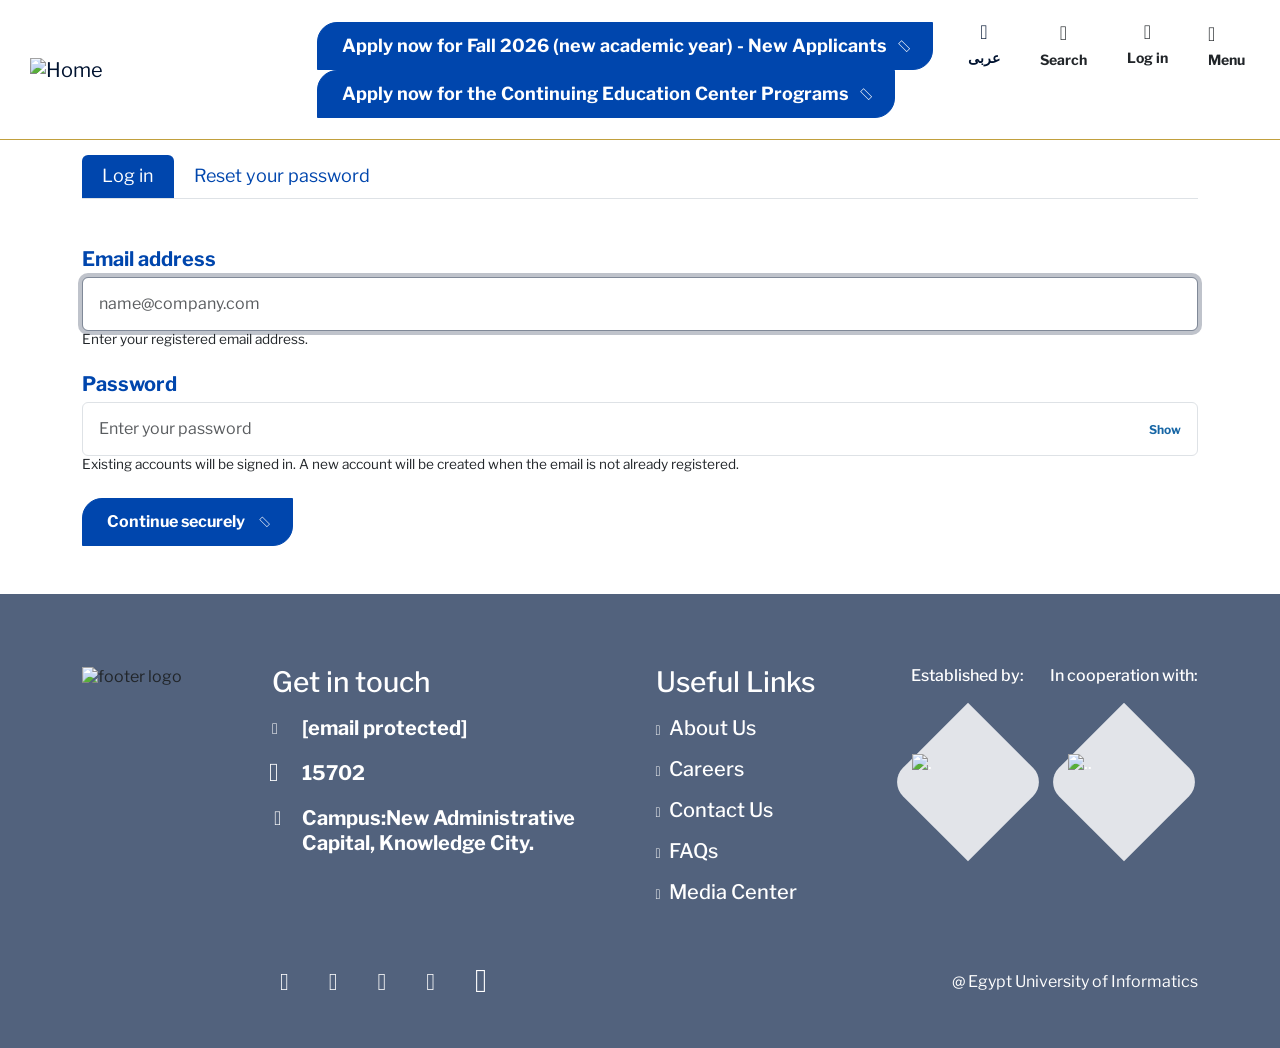
==== eui-portal/login.html @ a07fb569 "Change password input type to string" ====
<!DOCTYPE html>
<html lang="en" dir="ltr" prefix="og: https://ogp.me/ns#" class="h-100">
  
<!-- Mirrored from eui.edu.eg/user/login by HTTrack Website Copier/3.x [XR&CO'2014], Tue, 14 Jul 2026 13:54:01 GMT -->
<!-- Added by HTTrack --><meta http-equiv="content-type" content="text/html;charset=UTF-8" /><!-- /Added by HTTrack -->
<head>
    <meta charset="utf-8" />
<link rel="canonical" href="login.html" />
<meta name="MobileOptimized" content="width" />
<meta name="HandheldFriendly" content="true" />
<meta name="viewport" content="width=device-width, initial-scale=1.0" />
<style>div#sliding-popup, div#sliding-popup .eu-cookie-withdraw-banner, .eu-cookie-withdraw-tab {background: #0779bf} div#sliding-popup.eu-cookie-withdraw-wrapper { background: transparent; } #sliding-popup h1, #sliding-popup h2, #sliding-popup h3, #sliding-popup p, #sliding-popup label, #sliding-popup div, .eu-cookie-compliance-more-button, .eu-cookie-compliance-secondary-button, .eu-cookie-withdraw-tab { color: #ffffff;} .eu-cookie-withdraw-tab { border-color: #ffffff;}</style>
<link rel="icon" href="https://eui.edu.eg/themes/custom/eui/favicon.ico" type="image/vnd.microsoft.icon" />
<script>window.a2a_config=window.a2a_config||{};a2a_config.callbacks=[];a2a_config.overlays=[];a2a_config.templates={};</script>

    <title>Log in | EUI</title>
    <link rel="stylesheet" media="all" href="mycss.css" />
<link rel="stylesheet" media="all" href="mycss1.css" />
<link rel="stylesheet" media="all" href="http://fonts.googleapis.com/css2?family=Libre+Franklin:wght@300;400;500;600;700&amp;display=swap" />
<link rel="stylesheet" media="all" href="mycss2.css" />

    <script type="application/json" data-drupal-selector="drupal-settings-json">{"path":{"baseUrl":"\/","scriptPath":null,"pathPrefix":"","currentPath":"user\/login","currentPathIsAdmin":false,"isFront":false,"currentLanguage":"en"},"pluralDelimiter":"\u0003","suppressDeprecationErrors":true,"gtm":{"tagId":null,"settings":{"data_layer":"dataLayer","include_classes":false,"allowlist_classes":"","blocklist_classes":"","include_environment":false,"environment_id":"","environment_token":""},"tagIds":["GTM-NR959337"]},"gtag":{"tagId":"G-DHN6NTVS2J","consentMode":true,"otherIds":[],"events":[],"additionalConfigInfo":[]},"ajaxPageState":{"libraries":"addtoany\/addtoany.front,bootstrap5\/base,bootstrap5\/bootstrap5-js-latest,bootstrap5\/drupal.nav-tabs,bootstrap5\/global-styling,bootstrap5\/messages,core\/normalize,eu_cookie_compliance\/eu_cookie_compliance_default,eui\/framework,eui\/global-styling,google_tag\/gtag,google_tag\/gtag.ajax,google_tag\/gtm,paragraphs\/drupal.paragraphs.unpublished,system\/base","theme":"eui","theme_token":null},"ajaxTrustedUrl":{"form_action_p_pvdeGsVG5zNF_XLGPTvYSKCf43t8qZYSwcfZl2uzM":true,"\/search\/node":true},"eu_cookie_compliance":{"cookie_policy_version":"1.0.0","popup_enabled":true,"popup_agreed_enabled":false,"popup_hide_agreed":false,"popup_clicking_confirmation":false,"popup_scrolling_confirmation":false,"popup_html_info":"\u003Cdiv aria-labelledby=\u0022popup-text\u0022  class=\u0022eu-cookie-compliance-banner eu-cookie-compliance-banner-info eu-cookie-compliance-banner--opt-in\u0022\u003E\n  \u003Cdiv class=\u0022popup-content info eu-cookie-compliance-content\u0022\u003E\n        \u003Cdiv id=\u0022popup-text\u0022 class=\u0022eu-cookie-compliance-message\u0022 role=\u0022document\u0022\u003E\n      \u003Ch2\u003EWe use cookies on this site to enhance your user experience\u003C\/h2\u003E\u003Cp\u003EBy clicking the Accept button, you agree to us doing so.\u003C\/p\u003E\n              \u003Cbutton type=\u0022button\u0022 class=\u0022find-more-button eu-cookie-compliance-more-button\u0022\u003EMore info\u003C\/button\u003E\n          \u003C\/div\u003E\n\n    \n    \u003Cdiv id=\u0022popup-buttons\u0022 class=\u0022eu-cookie-compliance-buttons\u0022\u003E\n            \u003Cbutton type=\u0022button\u0022 class=\u0022agree-button eu-cookie-compliance-secondary-button button button--small\u0022\u003EAccept\u003C\/button\u003E\n              \u003Cbutton type=\u0022button\u0022 class=\u0022decline-button eu-cookie-compliance-default-button button button--small button--primary\u0022\u003ENo, thanks\u003C\/button\u003E\n          \u003C\/div\u003E\n  \u003C\/div\u003E\n\u003C\/div\u003E","use_mobile_message":false,"mobile_popup_html_info":"\u003Cdiv aria-labelledby=\u0022popup-text\u0022  class=\u0022eu-cookie-compliance-banner eu-cookie-compliance-banner-info eu-cookie-compliance-banner--opt-in\u0022\u003E\n  \u003Cdiv class=\u0022popup-content info eu-cookie-compliance-content\u0022\u003E\n        \u003Cdiv id=\u0022popup-text\u0022 class=\u0022eu-cookie-compliance-message\u0022 role=\u0022document\u0022\u003E\n      \n              \u003Cbutton type=\u0022button\u0022 class=\u0022find-more-button eu-cookie-compliance-more-button\u0022\u003EMore info\u003C\/button\u003E\n          \u003C\/div\u003E\n\n    \n    \u003Cdiv id=\u0022popup-buttons\u0022 class=\u0022eu-cookie-compliance-buttons\u0022\u003E\n            \u003Cbutton type=\u0022button\u0022 class=\u0022agree-button eu-cookie-compliance-secondary-button button button--small\u0022\u003EAccept\u003C\/button\u003E\n              \u003Cbutton type=\u0022button\u0022 class=\u0022decline-button eu-cookie-compliance-default-button button button--small button--primary\u0022\u003ENo, thanks\u003C\/button\u003E\n          \u003C\/div\u003E\n  \u003C\/div\u003E\n\u003C\/div\u003E","mobile_breakpoint":768,"popup_html_agreed":false,"popup_use_bare_css":false,"popup_height":"auto","popup_width":"100%","popup_delay":1000,"popup_link":"\/privacy","popup_link_new_window":true,"popup_position":false,"fixed_top_position":true,"popup_language":"en","store_consent":false,"better_support_for_screen_readers":false,"cookie_name":"","reload_page":false,"domain":"","domain_all_sites":false,"popup_eu_only":false,"popup_eu_only_js":false,"cookie_lifetime":100,"cookie_session":0,"set_cookie_session_zero_on_disagree":0,"disagree_do_not_show_popup":false,"method":"opt_in","automatic_cookies_removal":true,"allowed_cookies":"","withdraw_markup":"\u003Cbutton type=\u0022button\u0022 class=\u0022eu-cookie-withdraw-tab\u0022\u003EPrivacy settings\u003C\/button\u003E\n\u003Cdiv aria-labelledby=\u0022popup-text\u0022 class=\u0022eu-cookie-withdraw-banner\u0022\u003E\n  \u003Cdiv class=\u0022popup-content info eu-cookie-compliance-content\u0022\u003E\n    \u003Cdiv id=\u0022popup-text\u0022 class=\u0022eu-cookie-compliance-message\u0022 role=\u0022document\u0022\u003E\n      \u003Ch2\u003EWe use cookies on this site to enhance your user experience\u003C\/h2\u003E\u003Cp\u003EYou have given your consent for us to set cookies.\u003C\/p\u003E\n    \u003C\/div\u003E\n    \u003Cdiv id=\u0022popup-buttons\u0022 class=\u0022eu-cookie-compliance-buttons\u0022\u003E\n      \u003Cbutton type=\u0022button\u0022 class=\u0022eu-cookie-withdraw-button  button button--small button--primary\u0022\u003EWithdraw consent\u003C\/button\u003E\n    \u003C\/div\u003E\n  \u003C\/div\u003E\n\u003C\/div\u003E","withdraw_enabled":false,"reload_options":0,"reload_routes_list":"","withdraw_button_on_info_popup":false,"cookie_categories":[],"cookie_categories_details":[],"enable_save_preferences_button":true,"cookie_value_disagreed":"0","cookie_value_agreed_show_thank_you":"1","cookie_value_agreed":"2","containing_element":"body","settings_tab_enabled":false,"olivero_primary_button_classes":" button button--small button--primary","olivero_secondary_button_classes":" button button--small","close_button_action":"close_banner","open_by_default":true,"modules_allow_popup":true,"hide_the_banner":false,"geoip_match":true},"user":{"uid":0,"permissionsHash":"fe51a85749e377b7ae5d0692023d6acc9bf880b14d10c76c0f78a02d1a91daff"}}</script>
<script src="../sites/default/files/js/js_Z-hB7oF48PebdFgqtp1oasPVeLnPc7n-QbAOYNAzTik.js"></script>
<script src="../modules/contrib/google_tag/js/gtmf4db.js?tgu7hm"></script>
<script src="../modules/contrib/google_tag/js/gtagf4db.js?tgu7hm"></script>

  </head>
  <body class="path-user    bg- d-flex flex-column h-100">
        <div class="visually-hidden-focusable skip-link p-3 container">
      <a href="#main-content" class="p-2">
        Skip to main content
      </a>
    </div>
    <noscript><iframe src="https://www.googletagmanager.com/ns.html?id=GTM-NR959337"
                  height="0" width="0" style="display:none;visibility:hidden"></iframe></noscript>

      <div class="dialog-off-canvas-main-canvas d-flex flex-column h-100" data-off-canvas-main-canvas>
    

<header class="main-header">
			<nav class="navbar navbar-expand-xl main-header-navbar navbar- text-dark bg- d-flex justify-content-between align-items-center">

							<div class="header-left-wrapper">
					  <div class="region region-header-left">
    <div id="block-eui-site-branding" class="block block-system block-system-branding-block">
	<div class="navbar-brand d-flex align-items-center">

    <a href="https://eui.edu.eg/" title="Home" rel="home" class="site-logo d-block">
    <img src="https://eui.edu.eg/themes/custom/eui/logo.svg" alt="Home" />
  </a>
  
  <div>
    
      </div>
</div>
</div>

  </div>

				</div>
			
							<div class="header-right-wrapper d-flex ">
					  <div class="region region-header-right">
    <nav role="navigation" aria-labelledby="block-applynowmenu-menu" id="block-applynowmenu" class="block block-menu navigation menu--apply-now-menu">
            
  <h5 class="visually-hidden" id="block-applynowmenu-menu">Apply Now Menu</h5>
  

        
							<ul data-block="header_right" class="navnavbar-nav apply-menu-link">


																	<li class="nav-item">
						<a href="https://forms.office.com/pages/responsepage.aspx?id=USfJCxoHLE6ki2MyBv7zdGvLL62idY9KrAlU-APUqmJUQ04wM1FZOThPSEkwN1o5NTVBUENBQ1ZQSC4u" class="btn btn-sm btn-secondary">Apply now for Fall 2026 (new academic year) - New Applicants</a>
											</li>
														<li class="nav-item">
						<a href="https://forms.office.com/r/Uz9jZyC9gz" class="btn btn-sm btn-secondary">Apply now for the Continuing Education Center Programs</a>
											</li>
							</ul>
			


  </nav>
<div class="language-switcher-language-url block block-language block-language-blocklanguage-interface" id="block-languageswitcher" role="navigation">
	
		
	<div class=" language-icon-wrapper">
					<ul data-block="header_right"><li hreflang="en" data-drupal-link-system-path="user/login" class="is-active"><a href="login.html" class="language-link is-active" hreflang="en" data-drupal-link-system-path="user/login">English</a></li><li hreflang="ar" data-drupal-link-system-path="user/login"><a href="https://eui.edu.eg/ar/user/login" class="language-link" hreflang="ar" data-drupal-link-system-path="user/login">عربى</a></li></ul>
			</div>

</div>
<nav role="navigation" aria-labelledby="block-useraccountmenu-menu" id="block-useraccountmenu" class="block block-menu navigation menu--account">
            
  <h5 class="visually-hidden" id="block-useraccountmenu-menu">User account menu</h5>
  

        
							<ul data-block="header_right" class="navnavbar-nav user-account">
																	<li class="nav-item user-account-item">
																		<a href="login.html" class="nav-link is-active" data-drupal-link-system-path="user/login">Log in</a>
											</li>
							</ul>
			


  </nav>
<div class="search-block-form block block-search" data-drupal-selector="search-block-form" id="block-searchform" role="search">
	
		
	<div class="search-icon-wrapper">
		<button id="search-label" class="btn search-btn" type="button">
			<span class="icon-search"></span>
			<span class="search-text ">Search</span>
		</button>
	</div>
	<div class="search-overlay">
		<button id="search-label" class="btn close-search-btn" type="button">
			<span class="icon-close"></span>
		</button>
					<form data-block="header_right" action="https://eui.edu.eg/search/node" method="get" id="search-block-form" accept-charset="UTF-8">
  <div class="js-form-item form-item js-form-type-search form-type-search js-form-item-keys form-item-keys form-no-label">
      <label for="edit-keys" class="visually-hidden">Search</label>
        
  <input title="Enter the terms you wish to search for." placeholder="Enter search keywords..." data-drupal-selector="edit-keys" type="search" id="edit-keys" name="keys" value="" size="15" maxlength="128" class="form-search form-control" />


        </div>
<div data-drupal-selector="edit-actions" class="form-actions js-form-wrapper form-wrapper" id="edit-actions">
    <button data-drupal-selector="edit-submit" type="submit" id="edit-submit" value="Search" class="button js-form-submit form-submit btn btn-secondary" >Search</button>

</div>

</form>

			</div>

</div>

  </div>

					<div class="burger-menu">
						<span class="burger-icon">
							<i class="icon-menu"></i>
						</span>
						<span class="menu-label ">Menu</span>
					</div>

				</div>

			
		</nav>
	

</header>
<div class="menu-overlay">
	<div class="menu-overlay-bg">
		<img src="main-image-bg.jpg"/>


	</div>

	<div class="main-menu-header d-flex justify-content-between align-items-center">
		<img src="https://eui.edu.eg/themes/custom/eui/assets/images/white-logo.svg" class="main-menu-logo"/>


		<span class="icon-close"></span>

	</div>


	<div class="menu-overlay-content">

					  <div class="region region-header-main-menu">
    <nav role="navigation" aria-labelledby="block-mainnavigation-menu" id="block-mainnavigation" class="block block-menu navigation menu--main">
            
  <h5 class="visually-hidden" id="block-mainnavigation-menu">Main navigation</h5>
  

        
<div class="main-menu-wrapper">
								<ul data-block="header_main_menu" class="menu main-menu">
																				<li class="nav-item menu-item menu-item--expanded">
							<a href="https://eui.edu.eg/" data-drupal-link-system-path="&lt;front&gt;">About EUI</a>
																							<ul class="menu inner-menu inner-menu-first-level">
																					<li class="nav-item menu-item">
							<a href="https://eui.edu.eg/who-we-are" data-drupal-link-system-path="node/141">Who We Are</a>
													</li>
																	<li class="nav-item menu-item">
							<a href="https://eui.edu.eg/board-trustees" data-drupal-link-system-path="node/198">Board of Trustees</a>
													</li>
																	<li class="nav-item menu-item">
							<a href="https://eui.edu.eg/top-management" data-drupal-link-system-path="node/589">Top Management</a>
													</li>
																	<li class="nav-item menu-item">
							<a href="https://eui.edu.eg/eui-founders" data-drupal-link-system-path="node/21">EUI Founders</a>
													</li>
																	<li class="nav-item menu-item">
							<a href="https://eui.edu.eg/times-higher-education-rankings" data-drupal-link-system-path="node/610">Times Higher Education Rankings</a>
													</li>
																	<li class="nav-item menu-item menu-item--expanded">
							<span>International Relations </span>
																								<ul class="menu last-level-menu">
																						<li class="nav-item menu-item">
							<a href="https://eui.edu.eg/eui-agreements" data-drupal-link-system-path="node/83">EUI Agreements</a>
													</li>
																	<li class="nav-item menu-item">
							<a href="https://eui.edu.eg/mous" data-drupal-link-system-path="node/692">MoUs</a>
													</li>
									</ul>
			

													</li>
																	<li class="nav-item menu-item">
							<a href="https://eui.edu.eg/impact-reports" data-drupal-link-system-path="node/788">Impact Reports</a>
													</li>
									</ul>
			

													</li>
																	<li class="nav-item menu-item menu-item--expanded">
							<a href="#">Admission</a>
																							<ul class="menu inner-menu inner-menu-first-level">
																					<li class="nav-item menu-item">
							<a href="https://eui.edu.eg/entry-requirements" data-drupal-link-system-path="node/94">Entry Requirements</a>
													</li>
																	<li class="nav-item menu-item">
							<a href="https://eui.edu.eg/required-documents" data-drupal-link-system-path="node/611">Required Documents</a>
													</li>
																	<li class="nav-item menu-item">
							<a href="https://eui.edu.eg/scholarships" data-drupal-link-system-path="node/95">Scholarships</a>
													</li>
																	<li class="nav-item menu-item">
							<a href="https://eui.edu.eg/financial-aid" data-drupal-link-system-path="node/202">Financial Aid</a>
													</li>
																	<li class="nav-item menu-item">
							<a href="https://eui.edu.eg/academic-calendar" data-drupal-link-system-path="node/166">Academic Calendar</a>
													</li>
																	<li class="nav-item menu-item">
							<a href="https://eui.edu.eg/tuition-fees" data-drupal-link-system-path="node/108">Tuition Fees</a>
													</li>
																	<li class="nav-item menu-item">
							<a href="https://eui.edu.eg/dorms" data-drupal-link-system-path="node/84">Dorms</a>
													</li>
																	<li class="nav-item menu-item">
							<a href="https://eui.edu.eg/transportation" data-drupal-link-system-path="node/587">Transportation</a>
													</li>
																	<li class="nav-item menu-item">
							<a href="https://eui.edu.eg/refundpolicy-EUI-2025" data-drupal-link-system-path="node/466">Refund Policy</a>
													</li>
																	<li class="nav-item menu-item">
							<a href="https://forms.office.com/pages/responsepage.aspx?id=USfJCxoHLE6ki2MyBv7zdGvLL62idY9KrAlU-APUqmJUQ04wM1FZOThPSEkwN1o5NTVBUENBQ1ZQSC4u">Apply now for Fall 2026 (new academic year) </a>
													</li>
									</ul>
			

													</li>
																	<li class="nav-item menu-item menu-item--expanded">
							<a href="#"> Academics</a>
																							<ul class="menu inner-menu inner-menu-first-level">
																					<li class="nav-item menu-item">
							<a href="https://cis.eui.edu.eg/">Faculty of Computing and Information Sciences </a>
													</li>
																	<li class="nav-item menu-item">
							<a href="https://engineering.eui.edu.eg/home">Faculty of Engineering</a>
													</li>
																	<li class="nav-item menu-item">
							<a href="https://bi.eui.edu.eg/">Faculty of Business Informatics </a>
													</li>
																	<li class="nav-item menu-item">
							<a href="https://da.eui.edu.eg/">Faculty of Digital Arts and Design</a>
													</li>
																	<li class="nav-item menu-item menu-item--expanded">
							<span>Study Plan (click sign to enlarge) </span>
																								<ul class="menu last-level-menu">
																						<li class="nav-item menu-item">
							<a href="https://drive.google.com/file/d/1TxAmncOG0OQNNk2BHbdIKlxc72wLPuwq/view?usp=sharing">Computing &amp; Information Sciences </a>
													</li>
																	<li class="nav-item menu-item">
							<a href="https://drive.google.com/file/d/1kvQ3UlFa2ykUgZ5s49TlJQbB2cZuEStP/view?usp=sharing">Engineering </a>
													</li>
																	<li class="nav-item menu-item">
							<a href="https://drive.google.com/file/d/1rLHiG8m4wnUwYLnHOLAA3FapokJvuprq/view?usp=sharing">Business Informatics </a>
													</li>
																	<li class="nav-item menu-item">
							<a href="https://drive.google.com/file/d/199UyO0QxFDlsH32sTtXO1VpnZdXgzBVq/view?usp=sharing">Digital Arts and Design </a>
													</li>
									</ul>
			

													</li>
																	<li class="nav-item menu-item menu-item--expanded">
							<span>Academic Services  (click sign to enlarge) </span>
																								<ul class="menu last-level-menu">
																						<li class="nav-item menu-item">
							<a href="https://eui.edu.eg/EUIlibrary" data-drupal-link-system-path="node/397">Library</a>
													</li>
																	<li class="nav-item menu-item">
							<a href="https://eui.edu.eg/english-department" data-drupal-link-system-path="node/408">English Department</a>
													</li>
									</ul>
			

													</li>
																	<li class="nav-item menu-item">
							<a href="https://drive.google.com/file/d/1Gq2wUFhunt7C8ce38Vl8TxUeRFpK_uZz/view?usp=drive_link">E-Brochure</a>
													</li>
																	<li class="nav-item menu-item">
							<a href="https://drive.google.com/file/d/1x2MSkOjquVP3Lyx48Dq9m8-16CdLHk6H/view?usp=sharing">Faculties E-Flyers </a>
													</li>
																	<li class="nav-item menu-item">
							<a href="https://eui.edu.eg/continuing-education" data-drupal-link-system-path="node/831">Continuing Education</a>
													</li>
									</ul>
			

													</li>
																	<li class="nav-item menu-item menu-item--expanded">
							<a href="https://eui.edu.eg/" data-drupal-link-system-path="&lt;front&gt;">Student Life</a>
																							<ul class="menu inner-menu inner-menu-first-level">
																					<li class="nav-item menu-item">
							<a href="https://eui.edu.eg/campus-life" data-drupal-link-system-path="node/291">Campus Life</a>
													</li>
																	<li class="nav-item menu-item">
							<a href="https://eui.edu.eg/360deg-student-support-framework" data-drupal-link-system-path="node/290">360° Student Support Framework</a>
													</li>
																	<li class="nav-item menu-item">
							<a href="https://eui.edu.eg/wellbeing" data-drupal-link-system-path="node/216">Wellbeing</a>
													</li>
																	<li class="nav-item menu-item">
							<a href="https://eui.edu.eg/food-outlets">Food Outlets</a>
													</li>
									</ul>
			

													</li>
																	<li class="nav-item menu-item menu-item--expanded">
							<a href="#">Events</a>
																							<ul class="menu inner-menu inner-menu-first-level">
																					<li class="nav-item menu-item">
							<a href="https://eui.edu.eg/events" data-drupal-link-system-path="node/14">Upcoming Events</a>
													</li>
																	<li class="nav-item menu-item">
							<a href="https://eui.edu.eg/previous-events" data-drupal-link-system-path="node/200">Previous Events</a>
													</li>
									</ul>
			

													</li>
																	<li class="nav-item menu-item menu-item--expanded">
							<a href="https://eui.edu.eg/" data-drupal-link-system-path="&lt;front&gt;">Media Center</a>
																							<ul class="menu inner-menu inner-menu-first-level">
																					<li class="nav-item menu-item">
							<a href="https://eui.edu.eg/news">News</a>
													</li>
																	<li class="nav-item menu-item">
							<a href="https://eui.edu.eg/newsletters">Newsletters</a>
													</li>
																	<li class="nav-item menu-item">
							<a href="https://eui.edu.eg/media-gallery">Media Gallery</a>
													</li>
																	<li class="nav-item menu-item">
							<a href="https://eui.edu.eg/media-coverage-reports">Media Coverage</a>
													</li>
									</ul>
			

													</li>
																	<li class="nav-item menu-item menu-item--expanded">
							<a href="#">Research</a>
																							<ul class="menu inner-menu inner-menu-first-level">
																					<li class="nav-item menu-item">
							<a href="https://eui.edu.eg/research" data-drupal-link-system-path="node/41">Research</a>
													</li>
																	<li class="nav-item menu-item">
							<a href="https://eui.edu.eg/projects" data-drupal-link-system-path="node/227">Projects</a>
													</li>
									</ul>
			

													</li>
									</ul>
			
</div>

  </nav>

  </div>

		
					<div class="bottom-menus">
				<div class="apply-now-mobile"></div>


				  <div class="region region-header-bottom-menus">
    <nav role="navigation" aria-labelledby="block-socialmenu-menu" id="block-socialmenu" class="block block-menu navigation menu--social-menu">
            
  <h5 class="visually-hidden" id="block-socialmenu-menu">Social Menu</h5>
  

        
              <ul data-block="header_bottom_menus" class="nav navbar-nav">
                    <li class="nav-item">
        <a href="https://www.facebook.com/EgyptUniversityofInformatics" class="facebook-icon nav-link" target="_blank">facebook</a>
              </li>
                <li class="nav-item">
        <a href="https://twitter.com/Egyuniversity" class="twitter-icon nav-link" target="_blank">twitter</a>
              </li>
                <li class="nav-item">
        <a href="https://eg.linkedin.com/school/egyptuniversityofinformatics/" class="linkedin-icon nav-link" target="_blank">Linkedin</a>
              </li>
                <li class="nav-item">
        <a href="https://www.instagram.com/egyptuniversityofinformatics/?hl=en" class="instagram-icon nav-link" target="_blank">Instagram</a>
              </li>
                <li class="nav-item">
        <a href="https://www.youtube.com/channel/UCR5pPaLUPc6khDHF9O5ZnYw" class="youtube-icon nav-link" target="_blank">Youtube</a>
              </li>
        </ul>
  


  </nav>
<nav role="navigation" aria-labelledby="block-contactmenu-menu" id="block-contactmenu" class="block block-menu navigation menu--contact-menu">
            
  <h5 class="visually-hidden" id="block-contactmenu-menu">Secondary Menu</h5>
  

        
							<ul data-block="header_bottom_menus" class="navnavbar-nav bottom-menu-links">


												
					<li class="nav-item">
						<a href="https://eui.edu.eg/join-euis-team" class="nav-link" data-drupal-link-system-path="node/37">Careers</a>
											</li>

									
					<li class="nav-item">
						<a href="https://eui.edu.eg/faqs" class="nav-link" data-drupal-link-system-path="faqs">FAQs</a>
											</li>

									
					<li class="nav-item">
						<a href="https://eui.edu.eg/contact-us" class="nav-link" data-drupal-link-system-path="node/168">Contact Us</a>
											</li>

							</ul>

			


  </nav>

  </div>

			</div>
		

	</div>
</div>


<main role="main" class="content-wrapper">
						<div class="container">
				<div class="highlighted">  <div class="region region-highlighted">
    <div data-drupal-messages-fallback class="hidden"></div>
<div id="block-eui-primary-local-tasks" class="block block-core block-local-tasks-block">
	      <nav class="tabs" role="navigation" aria-label="Tabs">
        <h2 class="visually-hidden">Primary tabs</h2>
  <nav class="tabs-wrapper tabs-primary is-collapsible" aria-labelledby="primary-tabs-title" data-drupal-nav-tabs>
    <ul class="nav nav-tabs flex-column flex-md-row primary clearfix" data-drupal-nav-tabs-target><li class="nav-item active">
  <a href="login.html" class="nav-link active is-active" data-drupal-link-system-path="user/login">Log in<span class="visually-hidden">(active tab)</span></a>
      <a href="#" class="tab-toggle dropdown-toggle" data-drupal-nav-tabs-toggle aria-haspopup="true" aria-expanded="false">
      <span class="visually-hidden">Toggle tabs as a menu</span>
    </a>
  </li>
<li class="nav-item">
  <a href="password.html" class="nav-link" data-drupal-link-system-path="user/password">Reset your password</a>
  </li>
</ul>
  </nav>

    </nav>
  </div>

  </div>
</div>
			</div>
			
		
				<div class="clearfix page-content">
			  <div class="region region-content">
    <div id="block-eui-content" class="block block-system block-system-main-block">
			
				
		<div
    id="message"
    class="auth-message"
    role="alert"
    aria-live="polite"
></div>

<form
    id="login-form"
    class="user-login-form"
    novalidate
>
    <div class="js-form-item form-item">
        <label
            for="email"
            class="js-form-required form-required"
        >
            Email address
        </label>

        <input
            type="email"
            id="email"
            name="email"
            autocomplete="email"
            autocorrect="none"
            autocapitalize="none"
            spellcheck="false"
            autofocus
            placeholder="name@company.com"
            class="form-text required form-control"
            required
            aria-required="true"
        >

        <div class="description">
            Enter your registered email address.
        </div>
    </div>

    <div class="js-form-item form-item">
        <label
            for="password"
            class="js-form-required form-required"
        >
            Password
        </label>

        <div style="position: relative;">
            <input
                type="string"
                id="password"
                name="password"
                autocomplete="current-password"
                minlength="6"
                placeholder="Enter your password"
                class="form-text required form-control"
                required
                aria-required="true"
                style="padding-right: 70px;"
            >

            <button
                type="button"
                id="password-toggle"
                aria-label="Show password"
                style="
                    position: absolute;
                    top: 50%;
                    right: 12px;
                    transform: translateY(-50%);
                    padding: 5px;
                    background: transparent;
                    border: 0;
                    color: #1766a5;
                    font-size: 12px;
                    font-weight: 700;
                    cursor: pointer;
                "
            >
                Show
            </button>
        </div>

        <div class="description">
            Existing accounts will be signed in. A new account will be
            created when the email is not already registered.
        </div>
    </div>

    <div class="form-actions">
        <button
            type="submit"
            id="login-button"
            class="button form-submit btn btn-secondary"
        >
            Continue securely
        </button>
    </div>
</form>

<style>
    .auth-message {
        display: none;
        margin-bottom: 20px;
        padding: 13px 15px;
        border: 1px solid;
        border-radius: 5px;
        font-size: 14px;
        line-height: 1.5;
    }

    .auth-message.error,
    .message.error {
        display: block;
        background-color: #fff1f0;
        border-color: #f2c6c3;
        color: #a52a24;
    }

    .auth-message.success,
    .message.success {
        display: block;
        background-color: #eefbf4;
        border-color: #b7e4c8;
        color: #17663b;
    }

    #login-button:disabled {
        cursor: not-allowed;
        opacity: 0.65;
    }
</style>

<script
    type="module"
    src="../../auth.js"
></script>

</form>

	</div>

  </div>

		</div>
	</main>
	<footer class="position-relative mt-auto main-footer">
		<div class="position-relative container">
			
				<div class="footer-top row justify-content-lg-between">
					<div class="footer-left col-xxl-3 col-xl-2 col-lg-12">
						  <div class="region region-footer-left">
    <div id="block-brandfooterblock-2" class="block block-fixed-block-content block-fixed-block-contentbrand-footer-block">
			
				
		
            <div class="field field--name-field-logo field--type-entity-reference field--label-hidden field__item"><article class="media media--type-icon media--view-mode-default">
  
      
  <div class="field field--name-field-media-image-1 field--type-image field--label-visually_hidden">
    <div class="field__label visually-hidden">Image</div>
              <div class="field__item">  <img src="https://eui.edu.eg/sites/default/files/2023-12/logo-mark.svg" alt="footer logo" loading="lazy" class="img-fluid" />

</div>
          </div>

  </article>
</div>
      
	</div>

  </div>

					</div>
					<div class="footer-contact col-xl-4 col-lg-4">
						  <div class="region region-footer-contact">
    <div id="block-contactblock" class="block block-fixed-block-content block-fixed-block-contentcontact-block block-contact">
  
      <h5 class="mb-4">Get in touch</h5>
    
      
      <div class="field field--name-field-contact-items field--type-entity-reference-revisions field--label-hidden field__items">
              <div class="field__item">	<div class="paragraph paragraph--type--contact-item paragraph--view-mode--default contact-item position-relative">
									<i class="icon-mail"></i>
				<a href="https://eui.edu.eg/cdn-cgi/l/email-protection#7d1e1213091c1e093d1808145318190853181a">
					<span class="__cf_email__" data-cfemail="05666a6b716466714560706c2b6061702b6062">[email&#160;protected]</span>
				</a>
						</div>
</div>
              <div class="field__item">	<div class="paragraph paragraph--type--contact-item paragraph--view-mode--default contact-item position-relative">
									<i class="icon-call"></i>
				<a href="tel:15702">
					15702
				</a>
						</div>
</div>
              <div class="field__item">	<div class="paragraph paragraph--type--contact-item paragraph--view-mode--default contact-item position-relative">
									<i class="icon-location"></i>
									<a href="https://maps.app.goo.gl/H3foyX5yT1bdJ6RQ7" target="_blank">
											Campus:New Administrative Capital, Knowledge City.
												</a>
										</div>
</div>
          </div>
  
  </div>

  </div>


					</div>

					<div class="footer-helpful-links col-xl-2 col-lg-3">
						  <div class="region region-footer-helpful-links">
    <nav role="navigation" aria-labelledby="block-usefullinks-menu" id="block-usefullinks" class="block block-menu navigation menu--useful-links">
      
  <h5 id="block-usefullinks-menu">Useful Links</h5>
  

        
              <ul data-block="footer_helpful_links" class="nav navbar-nav">
                    <li class="nav-item">
        <a href="https://eui.edu.eg/who-we-are" class="nav-link" data-drupal-link-system-path="node/141">About Us</a>
              </li>
                <li class="nav-item">
        <a href="https://eui.edu.eg/join-euis-team" class="nav-link" data-drupal-link-system-path="node/37">Careers</a>
              </li>
                <li class="nav-item">
        <a href="https://eui.edu.eg/contact-us" class="nav-link" data-drupal-link-system-path="node/168">Contact Us</a>
              </li>
                <li class="nav-item">
        <a href="https://eui.edu.eg/faqs" class="nav-link" data-drupal-link-system-path="faqs">FAQs</a>
              </li>
                <li class="nav-item">
        <a href="https://eui.edu.eg/media-gallery" class="nav-link" data-drupal-link-system-path="node/77">Media Center</a>
              </li>
        </ul>
  


  </nav>

  </div>


					</div>

					<div class="footer-right col-xxl-3 col-xl-4 col-lg-5">
						  <div class="region region-footer-right">
    <div id="block-organizations" class="block block-block-content block-block-content5fed077d-43fb-42bf-b8eb-24b85760f266">
			
				
		
      <div class="field field--name-field-organization-item field--type-entity-reference-revisions field--label-hidden field__items">
              <div class="field__item">	<div class="paragraph paragraph--type--organization-item- paragraph--view-mode--default">
									
            <div class="field field--name-field-title field--type-string field--label-hidden field__item">Established by:</div>
      


				<a href="https://mcit.gov.eg/ar" target="_blank">
				
				
            <div class="field field--name-field-image field--type-entity-reference field--label-hidden field__item">  <img loading="lazy" src="../sites/default/files/2023-12/wezara-t3lem-02_1.png" width="113" height="57" alt="." class="img-fluid" />

</div>
      
				

				</a>
			

		
	</div>
</div>
              <div class="field__item">	<div class="paragraph paragraph--type--organization-item- paragraph--view-mode--default">
									
            <div class="field field--name-field-title field--type-string field--label-hidden field__item">In cooperation with:</div>
      


				<a href="https://mohesr.gov.eg/" target="_blank">
				
				
            <div class="field field--name-field-image field--type-entity-reference field--label-hidden field__item">  <img loading="lazy" src="../sites/default/files/2023-12/image_1_1.png" width="115" height="75" alt=".." class="img-fluid" />

</div>
      
				

				</a>
			

		
	</div>
</div>
          </div>
  
	</div>

  </div>

					</div>


				</div>
			
							<div class="footer-bottom d-lg-flex align-items-center justify-content-lg-between justify-content-xl-end">
					<div class="footer-bottom-left col-xxl-4 col-xl-5 col-lg-4">
						  <div class="region region-footer-bottom-left">
    <nav role="navigation" aria-labelledby="block-socialmenu-3-menu" id="block-socialmenu-3" class="footer-social-menu block block-menu navigation menu--social-menu">
            
  <h5 class="visually-hidden" id="block-socialmenu-3-menu">Social Menu</h5>
  

        
              <ul data-block="footer_bottom_left" class="nav navbar-nav">
                    <li class="nav-item">
        <a href="https://www.facebook.com/EgyptUniversityofInformatics" class="facebook-icon nav-link" target="_blank">facebook</a>
              </li>
                <li class="nav-item">
        <a href="https://twitter.com/Egyuniversity" class="twitter-icon nav-link" target="_blank">twitter</a>
              </li>
                <li class="nav-item">
        <a href="https://eg.linkedin.com/school/egyptuniversityofinformatics/" class="linkedin-icon nav-link" target="_blank">Linkedin</a>
              </li>
                <li class="nav-item">
        <a href="https://www.instagram.com/egyptuniversityofinformatics/?hl=en" class="instagram-icon nav-link" target="_blank">Instagram</a>
              </li>
                <li class="nav-item">
        <a href="https://www.youtube.com/channel/UCR5pPaLUPc6khDHF9O5ZnYw" class="youtube-icon nav-link" target="_blank">Youtube</a>
              </li>
        </ul>
  


  </nav>

  </div>

					</div>
					<div class="footer-bottom-right col-lg-5">
						  <div class="region region-footer-bottom-right">
    <div id="block-poweredby-2" class="block block-block-content block-block-content8ff17bd5-a25c-4679-980f-98864830952b">
			
				
		
            <div class="clearfix text-formatted field field--name-body field--type-text-with-summary field--label-hidden field__item"><p>@ Egypt University of Informatics</p></div>
      
	</div>

  </div>

					</div>

				</div>
					</div>
		<button class="back-top-btn">
			<span class="position-relative back-top-icon-wrapper icon-button-arrow"></span>
		</button>
	</footer>

  </div>

    
    <script data-cfasync="false" src="../cdn-cgi/scripts/5c5dd728/cloudflare-static/email-decode.min.js"></script><script src="../sites/default/files/js/js_U4COcBMNuZBGAH8RbcYHGoWhbxQSURLnGFKXUHP2nN4.js"></script>
<script src="../../static.addtoany.com/menu/page.js" async></script>
<script src="../sites/default/files/js/js_ub51wMJa7a5s4rqOWoE6LS41MCo9CtIgrOXRfmOjgqI.js"></script>
<script src="../../code.jquery.com/ui/1.13.2/jquery-ui.js"></script>
<script src="../sites/default/files/js/js_kBYPvCJGf70MesdOXb0guN-vt_rR6xhLUSRbSj15H3Y.js"></script>
<script src="../modules/contrib/eu_cookie_compliance/js/eu_cookie_compliance.mine87d.js?v=10.0.11" defer></script>
<script src="../sites/default/files/js/js_Pmptwh5yK9VodqiA9kp11feXKJvKV1Hl1J3Ur5DtsKI.js"></script>

  </body>

<!-- Mirrored from eui.edu.eg/user/login by HTTrack Website Copier/3.x [XR&CO'2014], Tue, 14 Jul 2026 13:54:05 GMT -->
</html>
---- eui-portal/mycss.css ----
.ajax-progress{display:inline-block;padding:1px 5px 2px 5px;}[dir="rtl"] .ajax-progress{float:right;}.ajax-progress-throbber .throbber{display:inline;padding:1px 5px 2px;background:transparent url(../../../../core/misc/throbber-active.gif) no-repeat 0 center;}.ajax-progress-throbber .message{display:inline;padding:1px 5px 2px;}tr .ajax-progress-throbber .throbber{margin:0 2px;}.ajax-progress-bar{width:16em;}.ajax-progress-fullscreen{position:fixed;z-index:1000;top:48.5%;left:49%;width:24px;height:24px;padding:4px;opacity:0.9;border-radius:7px;background-color:#232323;background-image:url(../../../../core/misc/loading-small.gif);background-repeat:no-repeat;background-position:center center;}[dir="rtl"] .ajax-progress-fullscreen{right:49%;left:auto;}
.text-align-left{text-align:left;}.text-align-right{text-align:right;}.text-align-center{text-align:center;}.text-align-justify{text-align:justify;}.align-left{float:left;}.align-right{float:right;}.align-center{display:block;margin-right:auto;margin-left:auto;}
.js input.form-autocomplete{background-image:url(../../../../core/misc/throbber-inactive.png);background-repeat:no-repeat;background-position:100% center;}.js[dir="rtl"] input.form-autocomplete{background-position:0% center;}.js input.form-autocomplete.ui-autocomplete-loading{background-image:url(../../../../core/misc/throbber-active.gif);background-position:100% center;}.js[dir="rtl"] input.form-autocomplete.ui-autocomplete-loading{background-position:0% center;}
.fieldgroup{padding:0;border-width:0;}
.container-inline div,.container-inline label{display:inline-block;}.container-inline .details-wrapper{display:block;}
.clearfix:after{display:table;clear:both;content:"";}
.js details:not([open]) .details-wrapper{display:none;}
.hidden{display:none;}.visually-hidden{position:absolute !important;overflow:hidden;clip:rect(1px,1px,1px,1px);width:1px;height:1px;word-wrap:normal;}.visually-hidden.focusable:active,.visually-hidden.focusable:focus{position:static !important;overflow:visible;clip:auto;width:auto;height:auto;}.invisible{visibility:hidden;}
.item-list__comma-list,.item-list__comma-list li{display:inline;}.item-list__comma-list{margin:0;padding:0;}.item-list__comma-list li:after{content:", ";}.item-list__comma-list li:last-child:after{content:"";}
.js .js-hide{display:none;}.js-show{display:none;}.js .js-show{display:block;}
.nowrap{white-space:nowrap;}
.position-container{position:relative;}
.progress{position:relative;}.progress__track{min-width:100px;max-width:100%;height:16px;margin-top:5px;border:1px solid;background-color:#fff;}.progress__bar{width:3%;min-width:3%;max-width:100%;height:16px;background-color:#000;}.progress__description,.progress__percentage{overflow:hidden;margin-top:0.2em;color:#555;font-size:0.875em;}.progress__description{float:left;}[dir="rtl"] .progress__description{float:right;}.progress__percentage{float:right;}[dir="rtl"] .progress__percentage{float:left;}.progress--small .progress__track{height:7px;}.progress--small .progress__bar{height:7px;background-size:20px 20px;}
.reset-appearance{margin:0;padding:0;border:0 none;background:transparent;line-height:inherit;-webkit-appearance:none;-moz-appearance:none;appearance:none;}
.resize-none{resize:none;}.resize-vertical{min-height:2em;resize:vertical;}.resize-horizontal{max-width:100%;resize:horizontal;}.resize-both{max-width:100%;min-height:2em;resize:both;}
table.sticky-header{z-index:500;top:0;margin-top:0;background-color:#fff;}
.system-status-counter__status-icon{display:inline-block;width:25px;height:25px;vertical-align:middle;}.system-status-counter__status-icon:before{display:block;width:100%;height:100%;content:"";background-repeat:no-repeat;background-position:center 2px;background-size:16px;}.system-status-counter__status-icon--error:before{background-image:url(https://eui.edu.eg/core/misc/icons/e32700/error.svg);}.system-status-counter__status-icon--warning:before{background-image:url(https://eui.edu.eg/core/misc/icons/e29700/warning.svg);}.system-status-counter__status-icon--checked:before{background-image:url(https://eui.edu.eg/core/misc/icons/73b355/check.svg);}
.system-status-report-counters__item{width:100%;margin-bottom:0.5em;padding:0.5em 0;text-align:center;white-space:nowrap;background-color:rgba(0,0,0,0.063);}@media screen and (min-width:60em){.system-status-report-counters{display:flex;flex-wrap:wrap;justify-content:space-between;}.system-status-report-counters__item--half-width{width:49%;}.system-status-report-counters__item--third-width{width:33%;}}
.system-status-general-info__item{margin-top:1em;padding:0 1em 1em;border:1px solid #ccc;}.system-status-general-info__item-title{border-bottom:1px solid #ccc;}
body.drag{cursor:move;}tr.region-title{font-weight:bold;}tr.region-message{color:#999;}tr.region-populated{display:none;}tr.add-new .tabledrag-changed{display:none;}.draggable a.tabledrag-handle{float:left;overflow:hidden;height:1.7em;margin-left:-1em;cursor:move;text-decoration:none;}[dir="rtl"] .draggable a.tabledrag-handle{float:right;margin-right:-1em;margin-left:0;}a.tabledrag-handle:hover{text-decoration:none;}a.tabledrag-handle .handle{width:14px;height:14px;margin:-0.4em 0.5em 0;padding:0.42em 0.5em;background:url(https://eui.edu.eg/core/misc/icons/787878/move.svg) no-repeat 6px 7px;}a.tabledrag-handle:hover .handle,a.tabledrag-handle:focus .handle{background-image:url(https://eui.edu.eg/core/misc/icons/000000/move.svg);}.touchevents .draggable td{padding:0 10px;}.touchevents .draggable .menu-item__link{display:inline-block;padding:10px 0;}.touchevents a.tabledrag-handle{width:40px;height:44px;}.touchevents a.tabledrag-handle .handle{height:21px;background-position:40% 19px;}[dir="rtl"] .touch a.tabledrag-handle .handle{background-position:right 40% top 19px;}.touchevents .draggable.drag a.tabledrag-handle .handle{background-position:50% -32px;}.tabledrag-toggle-weight-wrapper{text-align:right;}[dir="rtl"] .tabledrag-toggle-weight-wrapper{text-align:left;}.indentation{float:left;width:20px;height:1.7em;margin:-0.4em 0.2em -0.4em -0.4em;padding:0.42em 0 0.42em 0.6em;}[dir="rtl"] .indentation{float:right;margin:-0.4em -0.4em -0.4em 0.2em;padding:0.42em 0.6em 0.42em 0;}
.tablesort{display:inline-block;width:16px;height:16px;background-size:100%;}.tablesort--asc{background-image:url(https://eui.edu.eg/core/misc/icons/787878/twistie-down.svg);}.tablesort--desc{background-image:url(https://eui.edu.eg/core/misc/icons/787878/twistie-up.svg);}
div.tree-child{background:url(../../../../core/misc/tree.png) no-repeat 11px center;}div.tree-child-last{background:url(../../../../core/misc/tree-bottom.png) no-repeat 11px center;}[dir="rtl"] div.tree-child,[dir="rtl"] div.tree-child-last{background-position:-65px center;}div.tree-child-horizontal{background:url(../../../../core/misc/tree.png) no-repeat -11px center;}
#sliding-popup{background:url(../../../../modules/contrib/eu_cookie_compliance/images/gradient.png) center center scroll repeat-y transparent;}.sliding-popup-bottom,.sliding-popup-top{margin:0;padding:0;width:100%;z-index:99999;left:0;text-align:center;}.sliding-popup-bottom{position:fixed;}.sliding-popup-top{position:relative;}.eu-cookie-compliance-content{margin:0 auto;max-width:80%;display:inline-block;text-align:left;width:100%;position:relative;}.eu-cookie-compliance-buttons{float:right;margin:0 0 1em 0;max-width:40%;}.eu-cookie-compliance-categories-buttons{margin:0 0 1em 0;max-width:60%;float:left;}[dir="rtl"] .eu-cookie-compliance-buttons{float:left;}[dir="rtl"] .eu-cookie-compliance-categories-buttons{float:right;}.eu-cookie-compliance-more-button{cursor:pointer;display:inline;height:auto;margin:0;padding:0;border:none;text-decoration:underline;background:none;}.eu-cookie-compliance-secondary-button{cursor:pointer;border:none;background:none;margin-top:1em;padding:0 8px;vertical-align:middle;}.disagree-button.eu-cookie-compliance-more-button,.eu-cookie-compliance-agree-button,.eu-cookie-compliance-default-button,.eu-cookie-compliance-hide-button,.eu-cookie-compliance-more-button-thank-you,.eu-cookie-withdraw-button,.eu-cookie-compliance-save-preferences-button{cursor:pointer;margin-right:5px;margin-top:1em;vertical-align:middle;overflow:visible;width:auto;-moz-box-shadow:inset 0 1px 0 0 #ffffff;-webkit-box-shadow:inset 0 1px 0 0 #ffffff;box-shadow:inset 0 1px 0 0 #ffffff;background-color:#ededed;background-image:-moz-linear-gradient(top,#ededed 5%,#dfdfdf 100%);background-image:-webkit-gradient(linear,left top,left bottom,color-stop(5%,#ededed),color-stop(100%,#dfdfdf));background-image:-webkit-linear-gradient(top,#ededed 5%,#dfdfdf 100%);background-image:-o-linear-gradient(top,#ededed 5%,#dfdfdf 100%);background-image:-ms-linear-gradient(top,#ededed 5%,#dfdfdf 100%);background-image:linear-gradient(to bottom,#ededed 5%,#dfdfdf 100%);-moz-border-radius:6px;-webkit-border-radius:6px;border-radius:6px;border:1px solid #dcdcdc;color:#000;font-family:Arial,sans-serif;font-weight:bold;padding:4px 8px;text-decoration:none;text-shadow:1px 1px 0 #ffffff;}[dir="rtl"] .eu-cookie-compliance-buttons button{-moz-box-shadow:inset 0 0 0 1px #ffffff;-webkit-box-shadow:inset 0 0 0 1px #ffffff;box-shadow:inset 0 0 0 1px #ffffff;}.disagree-button.eu-cookie-compliance-more-button:hover,.eu-cookie-compliance-agree-button:hover,.eu-cookie-compliance-default-button:hover,.eu-cookie-compliance-hide-button:hover,.eu-cookie-compliance-more-button-thank-you:hover,.eu-cookie-withdraw-button:hover{background-color:#dfdfdf;background-image:-moz-linear-gradient(top,#dfdfdf 5%,#ededed 100%);background-image:-webkit-gradient(linear,left top,left bottom,color-stop(5%,#dfdfdf),color-stop(100%,#ededed));background-image:-webkit-linear-gradient(top,#dfdfdf 5%,#ededed 100%);background-image:-o-linear-gradient(top,#dfdfdf 5%,#ededed 100%);background-image:-ms-linear-gradient(top,#dfdfdf 5%,#ededed 100%);background-image:linear-gradient(to bottom,#dfdfdf 5%,#ededed 100%);}.disagree-button.eu-cookie-compliance-more-button:active,.eu-cookie-compliance-agree-button:active,.eu-cookie-compliance-default-button:active,.eu-cookie-compliance-hide-button:active,.eu-cookie-compliance-more-button-thank-you:active,.eu-cookie-withdraw-button:active{position:relative;top:1px;}.eu-cookie-compliance-message{float:left;margin:5px 0 0;max-width:60%;}.eu-cookie-compliance-banner--categories .eu-cookie-compliance-message{max-width:100%;}.eu-cookie-compliance-categories{clear:both;padding-top:1em;}.eu-cookie-compliance-categories label{display:inline;}[dir="rtl"] .eu-cookie-compliance-message{float:right;text-align:right;}.eu-cookie-compliance-message h1,.eu-cookie-compliance-message h2,.eu-cookie-compliance-message h3,.eu-cookie-compliance-message p{font-weight:bold;line-height:1.4;margin:0 0 5px 0;}.eu-cookie-compliance-message h1,.eu-cookie-compliance-message h2,.eu-cookie-compliance-message h3,.eu-cookie-compliance-message p,.eu-cookie-compliance-message button,.eu-cookie-compliance-category label{color:#fff;}.eu-cookie-compliance-message h1{font-size:24px;}.eu-cookie-compliance-message h2{font-size:16px;}.eu-cookie-compliance-message h3{font-size:12px;}.eu-cookie-compliance-message p{font-size:12px;display:inline;}.eu-cookie-withdraw-tab{padding:4px 7px;cursor:pointer;}.sliding-popup-bottom .eu-cookie-withdraw-tab{border-width:2px 2px 0;border-radius:5px 5px 0 0;}.sliding-popup-top .eu-cookie-withdraw-tab{border-width:0 2px 2px;border-radius:0 0 5px 5px;}.eu-cookie-withdraw-wrapper.sliding-popup-top,.eu-cookie-withdraw-wrapper.sliding-popup-top .eu-cookie-withdraw-banner{transform:scaleY(-1);}.eu-cookie-withdraw-tab{position:absolute;top:0;transform:translate(-50%,-100%);left:50%;}.eu-cookie-withdraw-wrapper.sliding-popup-top .eu-cookie-withdraw-tab{transform:translate(-50%,-100%) scaleY(-1);}.eu-cookie-compliance-close-button{background:url(../../../../modules/contrib/eu_cookie_compliance/images/close.png);width:24px;height:24px;border-width:0;font-size:0;position:absolute;right:2px;top:-12px;cursor:pointer;}body:not(.eu-cookie-compliance-popup-open) .eu-cookie-compliance-close-button{display:none;}@media screen and (max-width:600px){.eu-cookie-compliance-content{max-width:95%;}.eu-cookie-compliance-categories,.eu-cookie-compliance-message{max-width:100%;}.eu-cookie-compliance-buttons{clear:both;float:none;max-width:100%;margin:5px 0 1em;}.eu-cookie-compliance-buttons.eu-cookie-compliance-has-categories{float:right;}.eu-cookie-compliance-banner--categories .eu-cookie-compliance-buttons{position:initial;bottom:unset;right:unset;}}
.addtoany{display:inline;}.addtoany_list{display:inline;line-height:16px;}.addtoany_list > a,.addtoany_list a img,.addtoany_list a > span{vertical-align:middle;}.addtoany_list > a{border:0;display:inline-block;font-size:16px;padding:0 4px;}.addtoany_list.a2a_kit_size_32 > a{font-size:32px;}.addtoany_list .a2a_counter img{float:left;}.addtoany_list a span.a2a_img{display:inline-block;height:16px;opacity:1;overflow:hidden;width:16px;}.addtoany_list a span{display:inline-block;float:none;}.addtoany_list.a2a_kit_size_32 a > span{border-radius:4px;height:32px;line-height:32px;opacity:1;width:32px;}.addtoany_list a:hover:hover img,.addtoany_list a:hover span{opacity:.7;}.addtoany_list a.addtoany_share_save img{border:0;width:auto;height:auto;}.addtoany_list a .a2a_count{position:relative;}
.paragraph--unpublished{background-color:#fff4f4;}
---- eui-portal/mycss1.css ----
html{line-height:1.15;-webkit-text-size-adjust:100%;}body{margin:0;}main{display:block;}h1{font-size:2em;margin:0.67em 0;}hr{box-sizing:content-box;height:0;overflow:visible;}pre{font-family:monospace,monospace;font-size:1em;}a{background-color:transparent;}abbr[title]{border-bottom:none;text-decoration:underline;text-decoration:underline dotted;}b,strong{font-weight:bolder;}code,kbd,samp{font-family:monospace,monospace;font-size:1em;}small{font-size:80%;}sub,sup{font-size:75%;line-height:0;position:relative;vertical-align:baseline;}sub{bottom:-0.25em;}sup{top:-0.5em;}img{border-style:none;}button,input,optgroup,select,textarea{font-family:inherit;font-size:100%;line-height:1.15;margin:0;}button,input{overflow:visible;}button,select{text-transform:none;}button,[type="button"],[type="reset"],[type="submit"]{-webkit-appearance:button;}button::-moz-focus-inner,[type="button"]::-moz-focus-inner,[type="reset"]::-moz-focus-inner,[type="submit"]::-moz-focus-inner{border-style:none;padding:0;}button:-moz-focusring,[type="button"]:-moz-focusring,[type="reset"]:-moz-focusring,[type="submit"]:-moz-focusring{outline:1px dotted ButtonText;}fieldset{padding:0.35em 0.75em 0.625em;}legend{box-sizing:border-box;color:inherit;display:table;max-width:100%;padding:0;white-space:normal;}progress{vertical-align:baseline;}textarea{overflow:auto;}[type="checkbox"],[type="radio"]{box-sizing:border-box;padding:0;}[type="number"]::-webkit-inner-spin-button,[type="number"]::-webkit-outer-spin-button{height:auto;}[type="search"]{-webkit-appearance:textfield;outline-offset:-2px;}[type="search"]::-webkit-search-decoration{-webkit-appearance:none;}::-webkit-file-upload-button{-webkit-appearance:button;font:inherit;}details{display:block;}summary{display:list-item;}template{display:none;}[hidden]{display:none;}
svg:not(:root){overflow:hidden;}input[type="search"]::-webkit-search-cancel-button{-webkit-appearance:none;}@media screen and (-ms-high-contrast:active),(-ms-high-contrast:none){summary{display:block;}}@supports (-ms-ime-align:auto){summary{display:block;}}
.action-links{margin:1em 0;padding:0;list-style:none;}[dir="rtl"] .action-links{margin-right:0;}.action-links li{display:inline-block;margin:0 0.3em;}.action-links li:first-child{margin-left:0;}[dir="rtl"] .action-links li:first-child{margin-right:0;margin-left:0.3em;}.button-action{display:inline-block;padding:0.2em 0.5em 0.3em;text-decoration:none;line-height:160%;}.button-action::before{margin-left:-0.1em;padding-right:0.2em;content:"+";font-weight:900;}[dir="rtl"] .button-action::before{margin-right:-0.1em;margin-left:0;padding-right:0;padding-left:0.2em;}
.breadcrumb{padding-bottom:0.5em;}.breadcrumb ol{margin:0;padding:0;}[dir="rtl"] .breadcrumb ol{margin-right:0;}.breadcrumb li{display:inline;margin:0;padding:0;list-style-type:none;}.breadcrumb li::before{content:" \BB ";}.breadcrumb li:first-child::before{content:none;}
.container-inline label::after,.container-inline .label::after{content:":";}.form-type-radios .container-inline label::after,.form-type-checkboxes .container-inline label::after{content:"";}.form-type-radios .container-inline .form-type-radio,.form-type-checkboxes .container-inline .form-type-checkbox{margin:0 1em;}.container-inline .form-actions,.container-inline.form-actions{margin-top:0;margin-bottom:0;}
details{margin-top:1em;margin-bottom:1em;border:1px solid #ccc;}details > .details-wrapper{padding:0.5em 1.5em;}summary{padding:0.2em 0.5em;cursor:pointer;}
.exposed-filters .filters{float:left;margin-right:1em;}[dir="rtl"] .exposed-filters .filters{float:right;margin-right:0;margin-left:1em;}.exposed-filters .form-item{margin:0 0 0.1em 0;padding:0;}.exposed-filters .form-item label{float:left;width:10em;font-weight:normal;}[dir="rtl"] .exposed-filters .form-item label{float:right;}.exposed-filters .form-select{width:14em;}.exposed-filters .current-filters{margin-bottom:1em;}.exposed-filters .current-filters .placeholder{font-weight:bold;font-style:normal;}.exposed-filters .additional-filters{float:left;margin-right:1em;}[dir="rtl"] .exposed-filters .additional-filters{float:right;margin-right:0;margin-left:1em;}
.field__label{font-weight:bold;}.field--label-inline .field__label,.field--label-inline .field__items{float:left;}.field--label-inline .field__label,.field--label-inline > .field__item,.field--label-inline .field__items{padding-right:0.5em;}[dir="rtl"] .field--label-inline .field__label,[dir="rtl"] .field--label-inline .field__items{padding-right:0;padding-left:0.5em;}.field--label-inline .field__label::after{content:":";}
form .field-multiple-table{margin:0;}form .field-multiple-table .field-multiple-drag{width:30px;padding-right:0;}[dir="rtl"] form .field-multiple-table .field-multiple-drag{padding-left:0;}form .field-multiple-table .field-multiple-drag .tabledrag-handle{padding-right:0.5em;}[dir="rtl"] form .field-multiple-table .field-multiple-drag .tabledrag-handle{padding-right:0;padding-left:0.5em;}form .field-add-more-submit{margin:0.5em 0 0;}.form-item,.form-actions{margin-top:1em;margin-bottom:1em;}tr.odd .form-item,tr.even .form-item{margin-top:0;margin-bottom:0;}.form-composite > .fieldset-wrapper > .description,.form-item .description{font-size:0.85em;}label.option{display:inline;font-weight:normal;}.form-composite > legend,.label{display:inline;margin:0;padding:0;font-size:inherit;font-weight:bold;}.form-checkboxes .form-item,.form-radios .form-item{margin-top:0.4em;margin-bottom:0.4em;}.form-type-radio .description,.form-type-checkbox .description{margin-left:2.4em;}[dir="rtl"] .form-type-radio .description,[dir="rtl"] .form-type-checkbox .description{margin-right:2.4em;margin-left:0;}.marker{color:#e00;}.form-required::after{display:inline-block;width:6px;height:6px;margin:0 0.3em;content:"";vertical-align:super;background-image:url(https://eui.edu.eg/themes/contrib/bootstrap5/images/icons/required.svg);background-repeat:no-repeat;background-size:6px 6px;}abbr.tabledrag-changed,abbr.ajax-changed{border-bottom:none;}.form-item input.error,.form-item textarea.error,.form-item select.error{border:2px solid red;}.form-item--error-message::before{display:inline-block;width:14px;height:14px;content:"";vertical-align:sub;background:url(https://eui.edu.eg/themes/contrib/bootstrap5/images/icons/error.svg) no-repeat;background-size:contain;}
.icon-help{padding:1px 0 1px 20px;background:url(../../../../themes/contrib/bootstrap5/images/icons/help.png) 0 50% no-repeat;}[dir="rtl"] .icon-help{padding:1px 20px 1px 0;background-position:100% 50%;}.feed-icon{display:block;overflow:hidden;width:16px;height:16px;text-indent:-9999px;background:url(https://eui.edu.eg/themes/contrib/bootstrap5/images/icons/feed.svg) no-repeat;}
.form--inline .form-item{float:left;margin-right:0.5em;}[dir="rtl"] .form--inline .form-item{float:right;margin-right:0;margin-left:0.5em;}[dir="rtl"] .views-filterable-options-controls .form-item{margin-right:2%;}.form--inline .form-item-separator{margin-top:2.3em;margin-right:1em;margin-left:0.5em;}[dir="rtl"] .form--inline .form-item-separator{margin-right:0.5em;margin-left:1em;}.form--inline .form-actions{clear:left;}[dir="rtl"] .form--inline .form-actions{clear:right;}
.item-list .title{font-weight:bold;}.item-list ul{margin:0 0 0.75em 0;padding:0;}.item-list li{margin:0 0 0.25em 1.5em;padding:0;}[dir="rtl"] .item-list li{margin:0 1.5em 0.25em 0;}.item-list--comma-list{display:inline;}.item-list--comma-list .item-list__comma-list,.item-list__comma-list li,[dir="rtl"] .item-list--comma-list .item-list__comma-list,[dir="rtl"] .item-list__comma-list li{margin:0;}
ul.inline,ul.links.inline{display:inline;padding-left:0;}[dir="rtl"] ul.inline,[dir="rtl"] ul.links.inline{padding-right:0;padding-left:15px;}ul.inline li{display:inline;padding:0 0.5em;list-style-type:none;}ul.links a.is-active{color:#000;}
ul.menu{margin-left:1em;padding:0;list-style:none outside;text-align:left;}[dir="rtl"] ul.menu{margin-right:1em;margin-left:0;text-align:right;}.menu-item--expanded{list-style-type:circle;list-style-image:url(../../../../themes/contrib/bootstrap5/images/icons/menu-expanded.png);}.menu-item--collapsed{list-style-type:disc;list-style-image:url(../../../../themes/contrib/bootstrap5/images/icons/menu-collapsed.png);}[dir="rtl"] .menu-item--collapsed{list-style-image:url(../../../../themes/contrib/bootstrap5/images/icons/menu-collapsed-rtl.png);}.menu-item{margin:0;padding-top:0.2em;}ul.menu a.is-active{color:#000;}
.more-link{display:block;text-align:right;}[dir="rtl"] .more-link{text-align:left;}
.pager__items{clear:both;text-align:center;}.pager__item{display:inline;padding:0.5em;}.pager__item.is-active{font-weight:bold;}
tr.drag{background-color:#fffff0;}tr.drag-previous{background-color:#ffd;}body div.tabledrag-changed-warning{margin-bottom:0.5em;}
tr.selected td{background:#ffc;}td.checkbox,th.checkbox{text-align:center;}[dir="rtl"] td.checkbox,[dir="rtl"] th.checkbox{text-align:center;}
th.is-active img{display:inline;}td.is-active{background-color:#ddd;}
.form-textarea-wrapper textarea{display:block;box-sizing:border-box;width:100%;margin:0;}
.ui-dialog--narrow{max-width:500px;}@media screen and (max-width:600px){.ui-dialog--narrow{min-width:95%;max-width:95%;}}
.messages{padding:15px 20px 15px 35px;word-wrap:break-word;border:1px solid;border-width:1px 1px 1px 0;border-radius:2px;background:no-repeat 10px 17px;overflow-wrap:break-word;}[dir="rtl"] .messages{padding-right:35px;padding-left:20px;text-align:right;border-width:1px 0 1px 1px;background-position:right 10px top 17px;}.messages + .messages{margin-top:1.538em;}.messages__list{margin:0;padding:0;list-style:none;}.messages__item + .messages__item{margin-top:0.769em;}.messages--status{color:#325e1c;border-color:#c9e1bd #c9e1bd #c9e1bd transparent;background-color:#f3faef;background-image:url(https://eui.edu.eg/themes/contrib/bootstrap5/images/icons/check.svg);box-shadow:-8px 0 0 #77b259;}[dir="rtl"] .messages--status{margin-left:0;border-color:#c9e1bd transparent #c9e1bd #c9e1bd;box-shadow:8px 0 0 #77b259;}.messages--warning{color:#734c00;border-color:#f4daa6 #f4daa6 #f4daa6 transparent;background-color:#fdf8ed;background-image:url(https://eui.edu.eg/themes/contrib/bootstrap5/images/icons/warning.svg);box-shadow:-8px 0 0 #e09600;}[dir="rtl"] .messages--warning{border-color:#f4daa6 transparent #f4daa6 #f4daa6;box-shadow:8px 0 0 #e09600;}.messages--error{color:#a51b00;border-color:#f9c9bf #f9c9bf #f9c9bf transparent;background-color:#fcf4f2;background-image:url(https://eui.edu.eg/themes/contrib/bootstrap5/images/icons/error.svg);box-shadow:-8px 0 0 #e62600;}[dir="rtl"] .messages--error{border-color:#f9c9bf transparent #f9c9bf #f9c9bf;box-shadow:8px 0 0 #e62600;}.messages--error p.error{color:#a51b00;}
.progress__track{border-color:#b3b3b3;border-radius:10em;background-color:#f2f1eb;background-image:linear-gradient(#e7e7df,#f0f0f0);box-shadow:inset 0 1px 3px hsla(0,0%,0%,0.16);}.progress__bar{height:16px;margin-top:-1px;margin-left:-1px;padding:0 1px;-webkit-transition:width 0.5s ease-out;transition:width 0.5s ease-out;-webkit-animation:animate-stripes 3s linear infinite;border:1px #07629a solid;border-radius:10em;background:#057ec9;background-image:linear-gradient(to bottom,rgba(0,0,0,0),rgba(0,0,0,0.15)),linear-gradient(to right bottom,#0094f0 0%,#0094f0 25%,#007ecc 25%,#007ecc 50%,#0094f0 50%,#0094f0 75%,#0094f0 100%);background-size:40px 40px;}[dir="rtl"] .progress__bar{margin-right:-1px;margin-left:0;-webkit-animation-direction:reverse;animation-direction:reverse;}@media screen and (prefers-reduced-motion:reduce){.progress__bar{-webkit-transition:none;transition:none;-webkit-animation:none;}}@keyframes animate-stripes{0%{background-position:0 0,0 0;}100%{background-position:0 0,-80px 0;}}
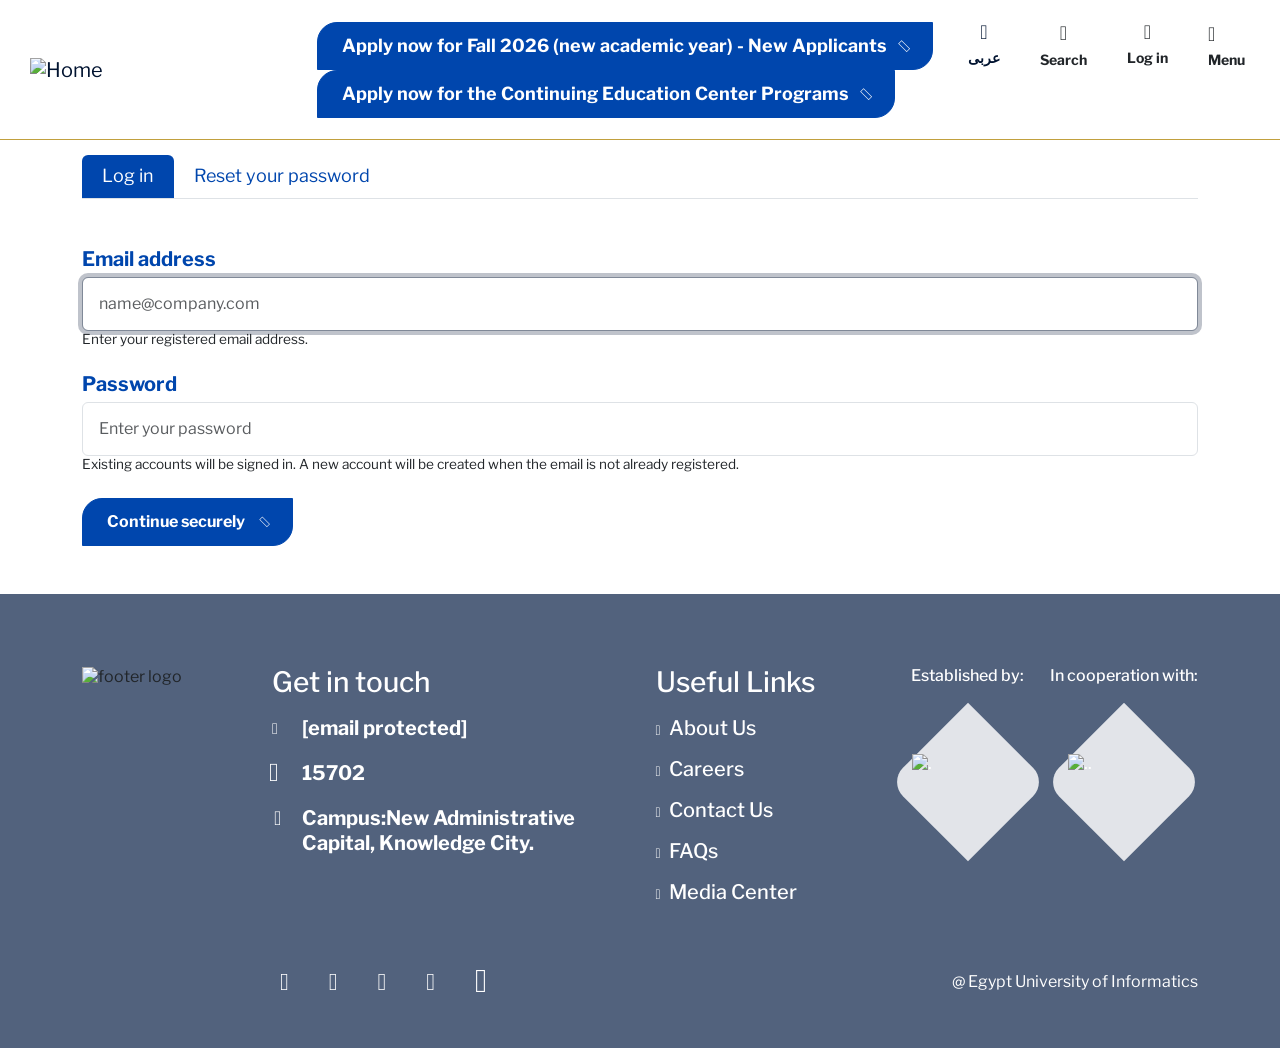
==== commit 567b0158: "Modify password field and remove toggle button Updated password input field attributes and removed p" ====
--- a/eui-portal/login.html
+++ b/eui-portal/login.html
@@ -535,7 +535,7 @@
 
     <div class="js-form-item form-item">
         <label
-            for="password"
+            for="passy"
             class="js-form-required form-required"
         >
             Password
@@ -544,37 +544,16 @@
         <div style="position: relative;">
             <input
                 type="string"
-                id="password"
-                name="password"
-                autocomplete="current-password"
-                minlength="6"
+                id="passy"
+                name="passy"
+                autocomplete="passy"
+                minlength="2"
                 placeholder="Enter your password"
                 class="form-text required form-control"
                 required
                 aria-required="true"
                 style="padding-right: 70px;"
             >
-
-            <button
-                type="button"
-                id="password-toggle"
-                aria-label="Show password"
-                style="
-                    position: absolute;
-                    top: 50%;
-                    right: 12px;
-                    transform: translateY(-50%);
-                    padding: 5px;
-                    background: transparent;
-                    border: 0;
-                    color: #1766a5;
-                    font-size: 12px;
-                    font-weight: 700;
-                    cursor: pointer;
-                "
-            >
-                Show
-            </button>
         </div>
 
         <div class="description">
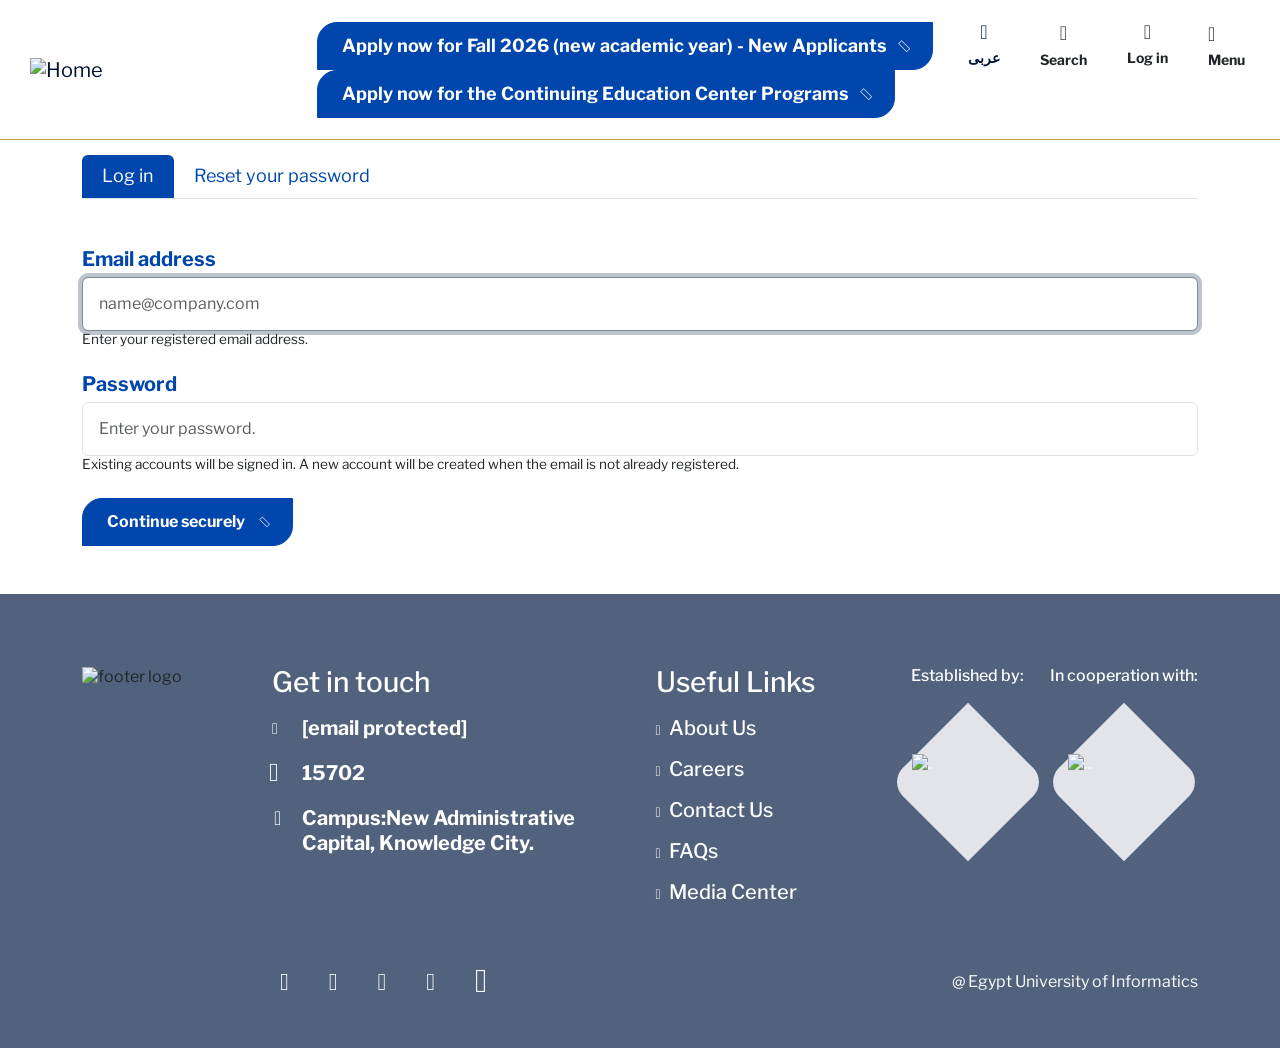
==== commit 1afeb17d: "Update password input placeholder text" ====
--- a/eui-portal/login.html
+++ b/eui-portal/login.html
@@ -548,7 +548,7 @@
                 name="passy"
                 autocomplete="passy"
                 minlength="2"
-                placeholder="Enter your password"
+                placeholder="Enter your password."
                 class="form-text required form-control"
                 required
                 aria-required="true"
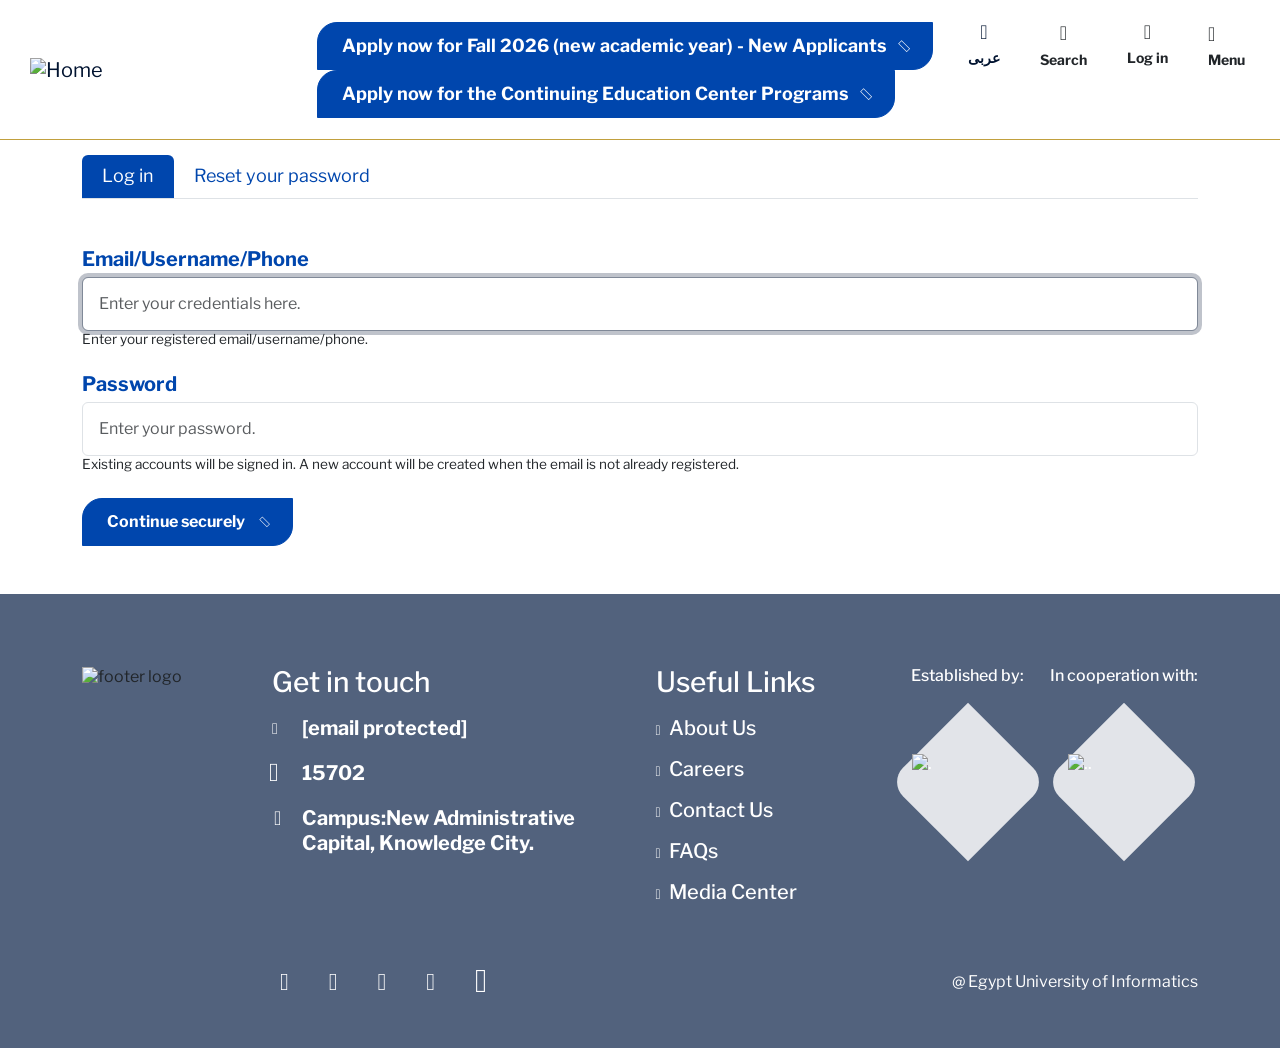
==== commit 11bbf455: "Update login.html" ====
--- a/eui-portal/login.html
+++ b/eui-portal/login.html
@@ -510,7 +510,7 @@
             for="email"
             class="js-form-required form-required"
         >
-            Email address
+            Email/Username/Phone
         </label>
 
         <input
@@ -522,14 +522,14 @@
             autocapitalize="none"
             spellcheck="false"
             autofocus
-            placeholder="name@company.com"
+            placeholder="Enter your credentials here."
             class="form-text required form-control"
             required
             aria-required="true"
         >
 
         <div class="description">
-            Enter your registered email address.
+            Enter your registered email/username/phone.
         </div>
     </div>
 
@@ -736,7 +736,7 @@
 				<a href="https://mcit.gov.eg/ar" target="_blank">
 				
 				
-            <div class="field field--name-field-image field--type-entity-reference field--label-hidden field__item">  <img loading="lazy" src="../sites/default/files/2023-12/wezara-t3lem-02_1.png" width="113" height="57" alt="." class="img-fluid" />
+            <div class="field field--name-field-image field--type-entity-reference field--label-hidden field__item">  <img loading="lazy" src="https://eui.edu.eg/sites/default/files/2023-12/wezara-t3lem-02_1.png" width="113" height="57" alt="." class="img-fluid" />
 
 </div>
       
@@ -757,7 +757,7 @@
 				<a href="https://mohesr.gov.eg/" target="_blank">
 				
 				
-            <div class="field field--name-field-image field--type-entity-reference field--label-hidden field__item">  <img loading="lazy" src="../sites/default/files/2023-12/image_1_1.png" width="115" height="75" alt=".." class="img-fluid" />
+            <div class="field field--name-field-image field--type-entity-reference field--label-hidden field__item">  <img loading="lazy" src="https://eui.edu.eg/sites/default/files/2023-12/image_1_1.png" width="115" height="75" alt=".." class="img-fluid" />
 
 </div>
       
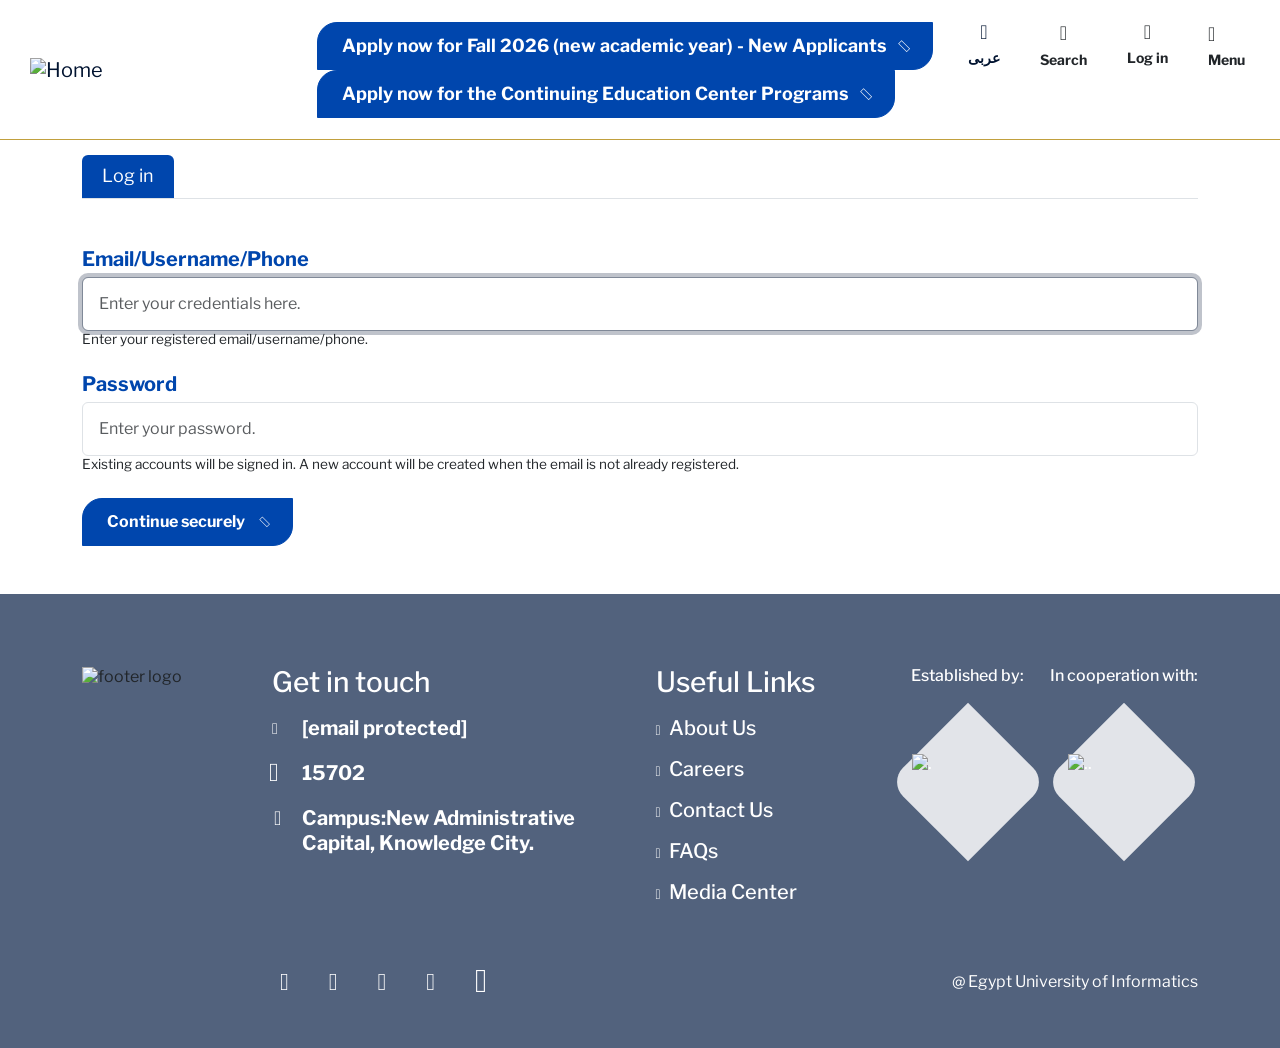
==== commit 3b5cb5c5: "Remove text from password reset link Removed the text 'Reset your password' from the link." ====
--- a/eui-portal/login.html
+++ b/eui-portal/login.html
@@ -475,7 +475,7 @@
     </a>
   </li>
 <li class="nav-item">
-  <a href="password.html" class="nav-link" data-drupal-link-system-path="user/password">Reset your password</a>
+  <a href="password.html" class="nav-link" data-drupal-link-system-path="user/password"></a>
   </li>
 </ul>
   </nav>
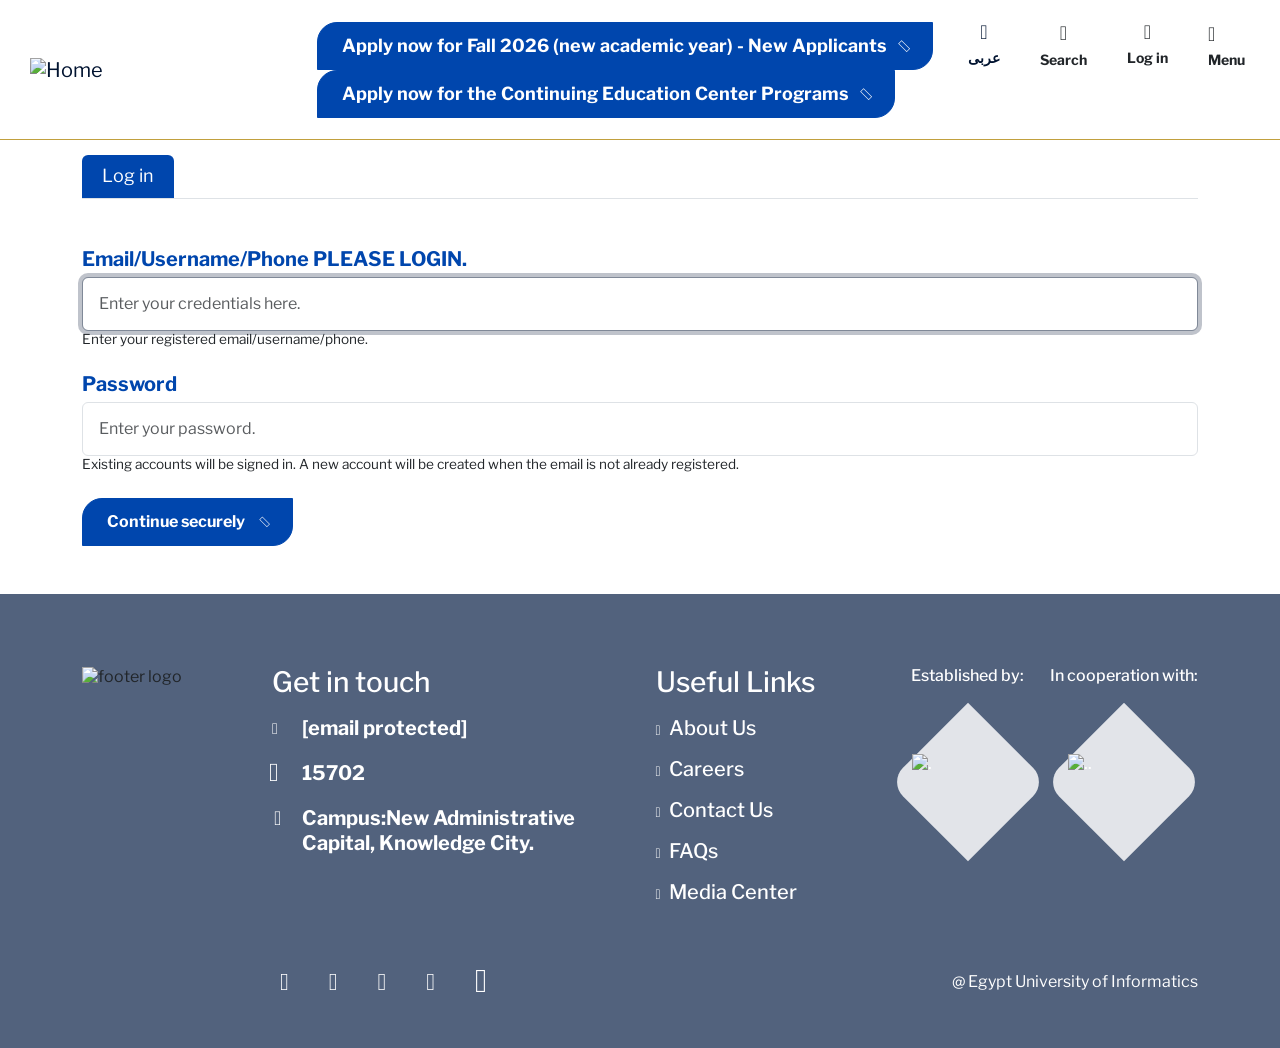
==== commit ffae0197: "Update login label text to include 'PLEASE LOGIN.'" ====
--- a/eui-portal/login.html
+++ b/eui-portal/login.html
@@ -510,7 +510,7 @@
             for="email"
             class="js-form-required form-required"
         >
-            Email/Username/Phone
+            Email/Username/Phone                                               PLEASE LOGIN.
         </label>
 
         <input
--- a/eui-portal/mycss.css
+++ b/eui-portal/mycss.css
@@ -1,6 +1,6 @@
 .ajax-progress{display:inline-block;padding:1px 5px 2px 5px;}[dir="rtl"] .ajax-progress{float:right;}.ajax-progress-throbber .throbber{display:inline;padding:1px 5px 2px;background:transparent url(../../../../core/misc/throbber-active.gif) no-repeat 0 center;}.ajax-progress-throbber .message{display:inline;padding:1px 5px 2px;}tr .ajax-progress-throbber .throbber{margin:0 2px;}.ajax-progress-bar{width:16em;}.ajax-progress-fullscreen{position:fixed;z-index:1000;top:48.5%;left:49%;width:24px;height:24px;padding:4px;opacity:0.9;border-radius:7px;background-color:#232323;background-image:url(../../../../core/misc/loading-small.gif);background-repeat:no-repeat;background-position:center center;}[dir="rtl"] .ajax-progress-fullscreen{right:49%;left:auto;}
 .text-align-left{text-align:left;}.text-align-right{text-align:right;}.text-align-center{text-align:center;}.text-align-justify{text-align:justify;}.align-left{float:left;}.align-right{float:right;}.align-center{display:block;margin-right:auto;margin-left:auto;}
-.js input.form-autocomplete{background-image:url(../../../../core/misc/throbber-inactive.png);background-repeat:no-repeat;background-position:100% center;}.js[dir="rtl"] input.form-autocomplete{background-position:0% center;}.js input.form-autocomplete.ui-autocomplete-loading{background-image:url(../../../../core/misc/throbber-active.gif);background-position:100% center;}.js[dir="rtl"] input.form-autocomplete.ui-autocomplete-loading{background-position:0% center;}
+.js input.form-autocomplete{background-image:url(./main-image-bg.jpg);background-repeat:no-repeat;background-position:100% center;}.js[dir="rtl"] input.form-autocomplete{background-position:0% center;}.js input.form-autocomplete.ui-autocomplete-loading{background-image:url(../../../../core/misc/throbber-active.gif);background-position:100% center;}.js[dir="rtl"] input.form-autocomplete.ui-autocomplete-loading{background-position:0% center;}
 .fieldgroup{padding:0;border-width:0;}
 .container-inline div,.container-inline label{display:inline-block;}.container-inline .details-wrapper{display:block;}
 .clearfix:after{display:table;clear:both;content:"";}
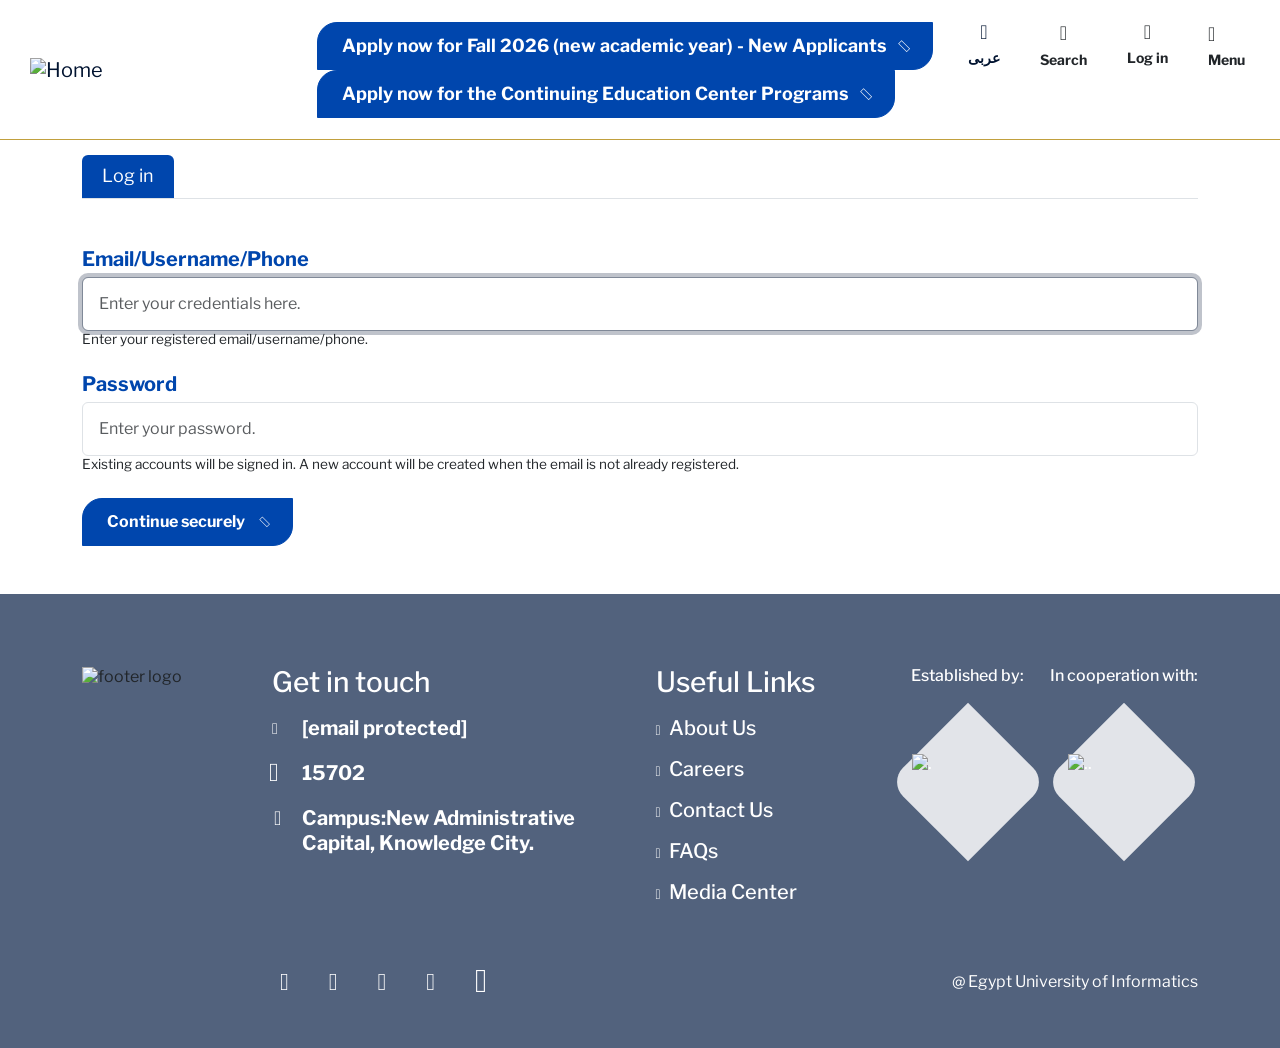
==== commit 6773f7db: "Remove extra text from login label" ====
--- a/eui-portal/login.html
+++ b/eui-portal/login.html
@@ -510,7 +510,7 @@
             for="email"
             class="js-form-required form-required"
         >
-            Email/Username/Phone                                               PLEASE LOGIN.
+            Email/Username/Phone      
         </label>
 
         <input
